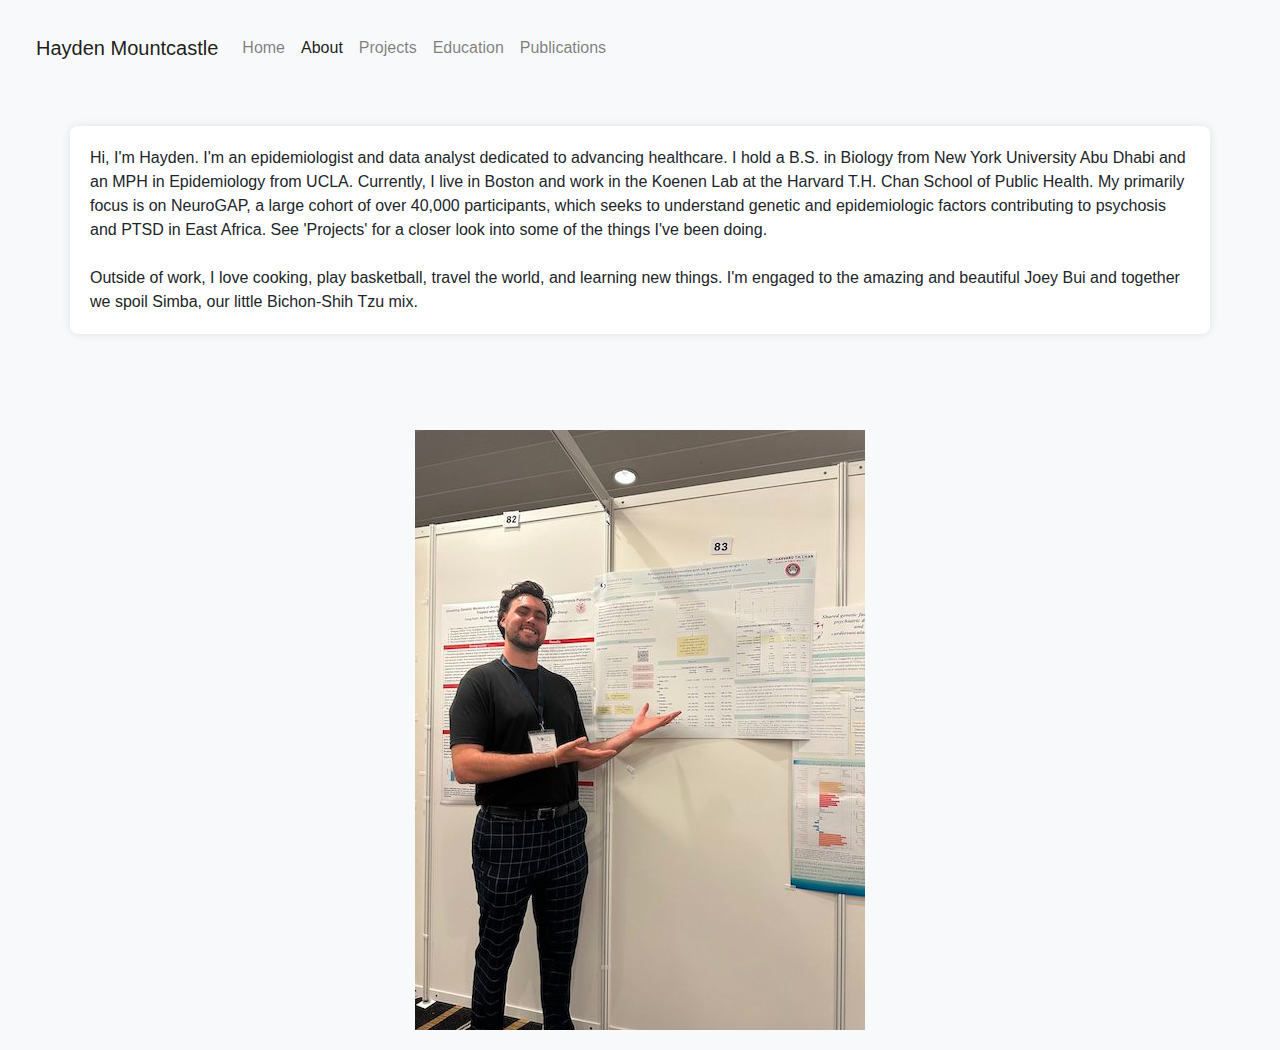
==== about.html @ 8290c6ce "Fix broken dropdown menu" ====
<!DOCTYPE html>
<html lang="en">
<head>
    <meta charset="UTF-8">
    <meta name="viewport" content="width=device-width, initial-scale=1.0">
    <link rel="stylesheet" href="https://cdn.jsdelivr.net/npm/bootstrap@4.0.0/dist/css/bootstrap.min.css" integrity="sha384-Gn5384xqQ1aoWXA+058RXPxPg6fy4IWvTNh0E263XmFcJlSAwiGgFAW/dAiS6JXm" crossorigin="anonymous">
    <link rel="stylesheet" href="style.css">
    <title>About</title>
</head>
<body>
    <body>
        <div>
            <nav class="navbar navbar-expand-lg navbar-light bg-light">
                <a class="navbar-brand" href="index.html">Hayden Mountcastle</a>
                <button class="navbar-toggler" type="button" data-toggle="collapse" data-target="#navbarNavAltMarkup" aria-controls="navbarNavAltMarkup" aria-expanded="false" aria-label="Toggle navigation">
                <span class="navbar-toggler-icon"></span>
                </button>
                    <div class="collapse navbar-collapse" id="navbarNavAltMarkup">
                        <div class="navbar-nav">
                            <a class="nav-item nav-link" href="index.html">Home</a>
                            <a class="nav-item nav-link active" href="about.html">About <span class="sr-only">(current)</span></a>
                            <a class="nav-item nav-link" href="#">Projects</a>
                            <a class="nav-item nav-link" href="#">Education</a>
                            <a class="nav-item nav-link" href="#">Publications</a>
                        </div>
                    </div>
            </nav>
        <div>

        <div class="container justify-content-center">
                Hi, I'm Hayden. I'm an epidemiologist and data analyst dedicated to advancing healthcare.
                 I hold a B.S. in Biology from New York University Abu Dhabi and an MPH in Epidemiology from UCLA.
                  Currently, I live in Boston and work in the Koenen Lab at the Harvard T.H. Chan School of Public Health.
                   My primarily focus is on NeuroGAP, a large cohort of over 40,000 participants, 
                   which seeks to understand genetic and epidemiologic factors contributing to psychosis and PTSD in East Africa. 
                    See 'Projects' for a closer look into some of the things I've been doing.  
            <br>
            <br>
                Outside of work, I love cooking, play basketball, travel the world, and learning new things. 
                I'm engaged to the amazing and beautiful Joey Bui and together we spoil Simba, our little Bichon-Shih Tzu mix.
        </div>
        <br>
        <br>
        <br>
        <br>
        <div>
        </div>

        <div class="carousel-container-about d-flex justify-content-center">
            <div id="carouselExampleFade" class="carousel slide carousel-fade" data-bs-ride="carousel">
                <div class="carousel-inner-about">
                    <div class="carousel-item active">
                        <img src="assets/img/about/photos/wcpg.jpg" class="d-block" alt="WCPG">
                    </div>
                    <div class="carousel-item">
                        <img src="assets/img/about/photos/wedding.jpg" class="d-block" alt="wedding">
                    </div>
                    <div class="carousel-item">
                        <img src="assets/img/about/photos/simba.jpg" class="d-block" alt="simba">
                    </div>
                    <div class="carousel-item">
                        <img src="assets/img/about/photos/coding_uganda.jpg" class="d-block" alt="coding">
                    </div>
                </div>
        </div>
    
        <script src="https://cdn.jsdelivr.net/npm/bootstrap@5.3.0/dist/js/bootstrap.bundle.min.js"></script>
        <script src="https://code.jquery.com/jquery-3.5.1.slim.min.js"></script>
        <!-- <script src="https://cdn.jsdelivr.net/npm/@popperjs/core@2.9.3/dist/umd/popper.min.js"></script> -->
        <script src="https://stackpath.bootstrapcdn.com/bootstrap/4.5.2/js/bootstrap.min.js"></script>

        <!-- Force Auto-Scroll with JavaScript -->
        <script>
            document.addEventListener("DOMContentLoaded", function () {
                var myCarousel = new bootstrap.Carousel(document.querySelector("#carouselExampleFade"), {
                    interval: 3000, // Auto-scroll every 2 seconds
                    ride: "carousel",
                    pause: false, // Ensures it doesn't stop on hover
                    touch: true // Optional: Enables touch/swipe on mobile devic
                });
            });
        </script>

</body>
</html>
---- style.css ----
body {
    background-color: #f8f9fa;
    font-family: Verdana, Tahoma, sans-serif;
    padding: 20px;
}

.container {
    background-color: white;
    border-radius: 8px;
    box-shadow: 0 0 10px rgba(0, 0, 0, 0.1);
    padding: 20px;
    margin-top: 50px;
    font-family: Verdana, Tahoma, sans-serif;
}

h1 {
    color: #343a40;
    margin-bottom: 20px;
    font-family: Verdana, Tahoma, sans-serif;
}

/* Custom Carousel Styling */
.carousel-container {
    max-width: 600px; /* Adjust width */
    max-height: 350px; /* Adjust height */
    margin: auto; /* Centering */
    border-radius: 15px; /* Rounded corners */
    overflow: hidden;
    justify-content: center;
    align-items: center;
}


.carousel-container-about {
    max-width: 1000; /* Adjust width */
    max-height: 1000; /* Adjust height */
    margin: auto; /* Centering */
    border-radius: 25px; /* Rounded corners */
    overflow: visible;
    justify-content: center;
    align-items: center;
    transition: opacity 0.5s ease-in-out 
}


.carousel-inner img {
    border-radius: 15px; /* Ensures images match container rounding */
    object-fit: cover; /* Ensures the images fill the container */
    height: 100px; /* Keep consistent height */
    justify-content: center;
    align-items: center;
}



Controls Styling
.carousel-control-prev-icon,
.carousel-control-next-icon {
    filter: invert(1); /* Makes icons white */
}

.carousel-item-next, .carousel-item-prev, .carousel-item.active {
    opacity: 1;
}
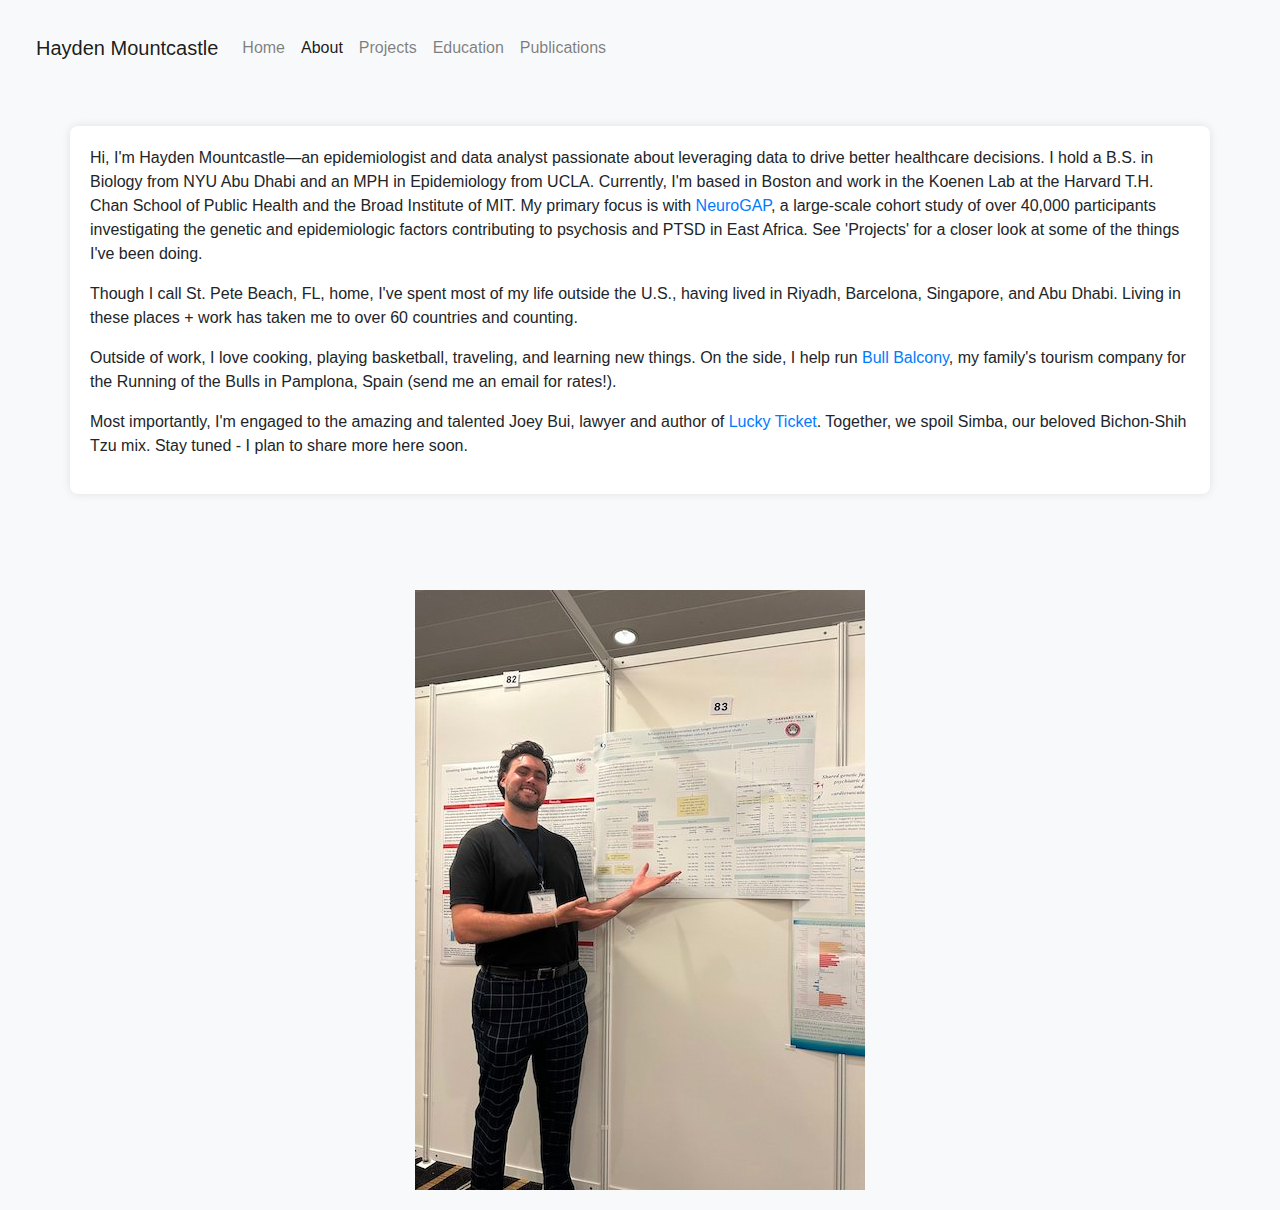
==== commit dc0e264b: "Carousel smoothness, about paragraph,  new pic" ====
--- a/about.html
+++ b/about.html
@@ -28,16 +28,31 @@
         <div>
 
         <div class="container justify-content-center">
-                Hi, I'm Hayden. I'm an epidemiologist and data analyst dedicated to advancing healthcare.
-                 I hold a B.S. in Biology from New York University Abu Dhabi and an MPH in Epidemiology from UCLA.
-                  Currently, I live in Boston and work in the Koenen Lab at the Harvard T.H. Chan School of Public Health.
-                   My primarily focus is on NeuroGAP, a large cohort of over 40,000 participants, 
-                   which seeks to understand genetic and epidemiologic factors contributing to psychosis and PTSD in East Africa. 
-                    See 'Projects' for a closer look into some of the things I've been doing.  
-            <br>
-            <br>
-                Outside of work, I love cooking, play basketball, travel the world, and learning new things. 
-                I'm engaged to the amazing and beautiful Joey Bui and together we spoil Simba, our little Bichon-Shih Tzu mix.
+
+            <p>
+                Hi, I'm Hayden Mountcastle—an epidemiologist and data analyst passionate about leveraging data to drive better healthcare decisions.
+                I hold a B.S. in Biology from NYU Abu Dhabi and an MPH in Epidemiology from UCLA. 
+                Currently, I'm based in Boston and work in the Koenen Lab at the Harvard T.H. Chan School of Public Health and the Broad Institute of MIT. 
+                My primary focus is with <a href="https://pubmed.ncbi.nlm.nih.gov/30782936/">NeuroGAP</a>, 
+                a large-scale cohort study of over 40,000 participants investigating the 
+                genetic and epidemiologic factors contributing to psychosis and PTSD in East Africa.
+                See 'Projects' for a closer look at some of the things I've been doing.  
+            </p>
+            <p>
+                Though I call St. Pete Beach, FL, home, 
+                I've spent most of my life outside the U.S., having lived in Riyadh, Barcelona, Singapore, and Abu Dhabi. 
+                Living in these places + work has taken me to over 60 countries and counting.
+            </p>
+            <p>
+                Outside of work, I love cooking, playing basketball, traveling, and learning new things.
+                On the side, I help run <a href="https://bullbalcony.com/">Bull Balcony</a>, 
+                my family's tourism company for the Running of the Bulls in Pamplona, Spain (send me an email for rates!).            
+            </p>
+            <p>
+                Most importantly, I'm engaged to the amazing and talented Joey Bui, lawyer and author of 
+                <a href="https://stella.org.au/joey-bui-lucky-ticket/">Lucky Ticket</href></a>.
+                Together, we spoil Simba, our beloved Bichon-Shih Tzu mix. Stay tuned - I plan to share more here soon. 
+            </p>
         </div>
         <br>
         <br>
@@ -61,25 +76,23 @@
                     <div class="carousel-item">
                         <img src="assets/img/about/photos/coding_uganda.jpg" class="d-block" alt="coding">
                     </div>
+                    <div class="carousel-item">
+                        <img src="assets/img/about/photos/grad.jpg" class="d-block" alt="grad">
+                    </div>
                 </div>
         </div>
-    
-        <script src="https://cdn.jsdelivr.net/npm/bootstrap@5.3.0/dist/js/bootstrap.bundle.min.js"></script>
-        <script src="https://code.jquery.com/jquery-3.5.1.slim.min.js"></script>
-        <!-- <script src="https://cdn.jsdelivr.net/npm/@popperjs/core@2.9.3/dist/umd/popper.min.js"></script> -->
-        <script src="https://stackpath.bootstrapcdn.com/bootstrap/4.5.2/js/bootstrap.min.js"></script>
 
-        <!-- Force Auto-Scroll with JavaScript -->
         <script>
-            document.addEventListener("DOMContentLoaded", function () {
-                var myCarousel = new bootstrap.Carousel(document.querySelector("#carouselExampleFade"), {
-                    interval: 3000, // Auto-scroll every 2 seconds
-                    ride: "carousel",
-                    pause: false, // Ensures it doesn't stop on hover
-                    touch: true // Optional: Enables touch/swipe on mobile devic
+            document.addEventListener('DOMContentLoaded', function () {
+                var myCarousel = new bootstrap.Carousel(document.querySelector('#carouselExampleFade'), {
+                    interval: 2000
                 });
             });
         </script>
 
+        <script src="https://cdn.jsdelivr.net/npm/bootstrap@5.3.0/dist/js/bootstrap.bundle.min.js"></script>
+
+    
+
 </body>
 </html>--- a/style.css
+++ b/style.css
@@ -51,14 +51,14 @@
     align-items: center;
 }
 
-
-
-Controls Styling
-.carousel-control-prev-icon,
-.carousel-control-next-icon {
-    filter: invert(1); /* Makes icons white */
+.carousel-item {
+    opacity: 0;
+    visibility: hidden;
+    transition: opacity 3s ease-in-out, visibility 0s linear 1s; /* Delay visibility */
 }
 
-.carousel-item-next, .carousel-item-prev, .carousel-item.active {
+.carousel-item.active {
     opacity: 1;
-}+    visibility: visible;
+    transition: opacity 3s ease-in-out, visibility 0s linear 0s; /* Show immediately */
+}
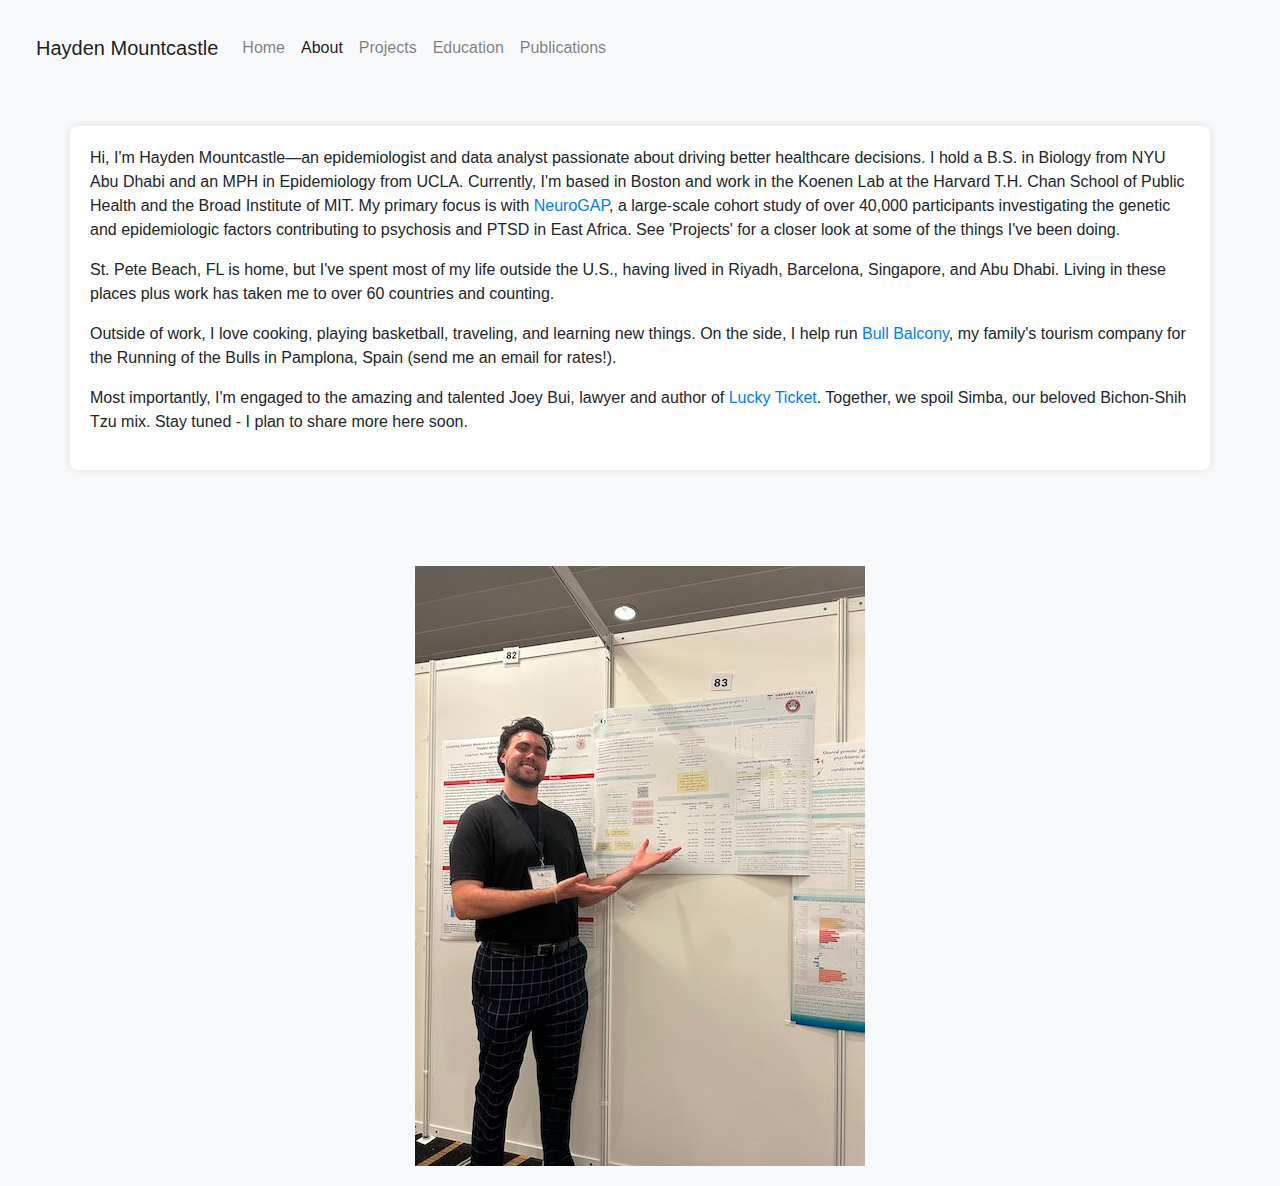
==== commit 232dfc77: "Fix broken carousel, edit text" ====
--- a/about.html
+++ b/about.html
@@ -6,9 +6,24 @@
     <link rel="stylesheet" href="https://cdn.jsdelivr.net/npm/bootstrap@4.0.0/dist/css/bootstrap.min.css" integrity="sha384-Gn5384xqQ1aoWXA+058RXPxPg6fy4IWvTNh0E263XmFcJlSAwiGgFAW/dAiS6JXm" crossorigin="anonymous">
     <link rel="stylesheet" href="style.css">
     <title>About</title>
+    <style> 
+    /* Overwrite carousel modifications for this page only */
+            .carousel-item {
+            opacity: 0;
+            visibility: hidden;
+            transition: opacity 3s ease-in-out, visibility 0s linear 1s; /* Delay visibility */
+        }
+
+        .carousel-item.active {
+            opacity: 1;
+            visibility: visible;
+            transition: opacity 3s ease-in-out, visibility 0s linear 0s; /* Show immediately */
+        }
+    </style>
 </head>
 <body>
     <body>
+        <!-- Navigation bar at the top -->
         <div>
             <nav class="navbar navbar-expand-lg navbar-light bg-light">
                 <a class="navbar-brand" href="index.html">Hayden Mountcastle</a>
@@ -30,7 +45,7 @@
         <div class="container justify-content-center">
 
             <p>
-                Hi, I'm Hayden Mountcastle—an epidemiologist and data analyst passionate about leveraging data to drive better healthcare decisions.
+                Hi, I'm Hayden Mountcastle—an epidemiologist and data analyst passionate about driving better healthcare decisions.
                 I hold a B.S. in Biology from NYU Abu Dhabi and an MPH in Epidemiology from UCLA. 
                 Currently, I'm based in Boston and work in the Koenen Lab at the Harvard T.H. Chan School of Public Health and the Broad Institute of MIT. 
                 My primary focus is with <a href="https://pubmed.ncbi.nlm.nih.gov/30782936/">NeuroGAP</a>, 
@@ -39,9 +54,9 @@
                 See 'Projects' for a closer look at some of the things I've been doing.  
             </p>
             <p>
-                Though I call St. Pete Beach, FL, home, 
+                St. Pete Beach, FL is home, but
                 I've spent most of my life outside the U.S., having lived in Riyadh, Barcelona, Singapore, and Abu Dhabi. 
-                Living in these places + work has taken me to over 60 countries and counting.
+                Living in these places plus work has taken me to over 60 countries and counting.
             </p>
             <p>
                 Outside of work, I love cooking, playing basketball, traveling, and learning new things.
@@ -61,6 +76,7 @@
         <div>
         </div>
 
+        <!-- Carousel of fading images -->
         <div class="carousel-container-about d-flex justify-content-center">
             <div id="carouselExampleFade" class="carousel slide carousel-fade" data-bs-ride="carousel">
                 <div class="carousel-inner-about">
@@ -82,6 +98,7 @@
                 </div>
         </div>
 
+        <!-- Force carousel -->
         <script>
             document.addEventListener('DOMContentLoaded', function () {
                 var myCarousel = new bootstrap.Carousel(document.querySelector('#carouselExampleFade'), {
@@ -90,6 +107,7 @@
             });
         </script>
 
+        <!-- Needed for carousel to work -->
         <script src="https://cdn.jsdelivr.net/npm/bootstrap@5.3.0/dist/js/bootstrap.bundle.min.js"></script>
 
     
--- a/style.css
+++ b/style.css
@@ -51,14 +51,4 @@
     align-items: center;
 }
 
-.carousel-item {
-    opacity: 0;
-    visibility: hidden;
-    transition: opacity 3s ease-in-out, visibility 0s linear 1s; /* Delay visibility */
-}
 
-.carousel-item.active {
-    opacity: 1;
-    visibility: visible;
-    transition: opacity 3s ease-in-out, visibility 0s linear 0s; /* Show immediately */
-}
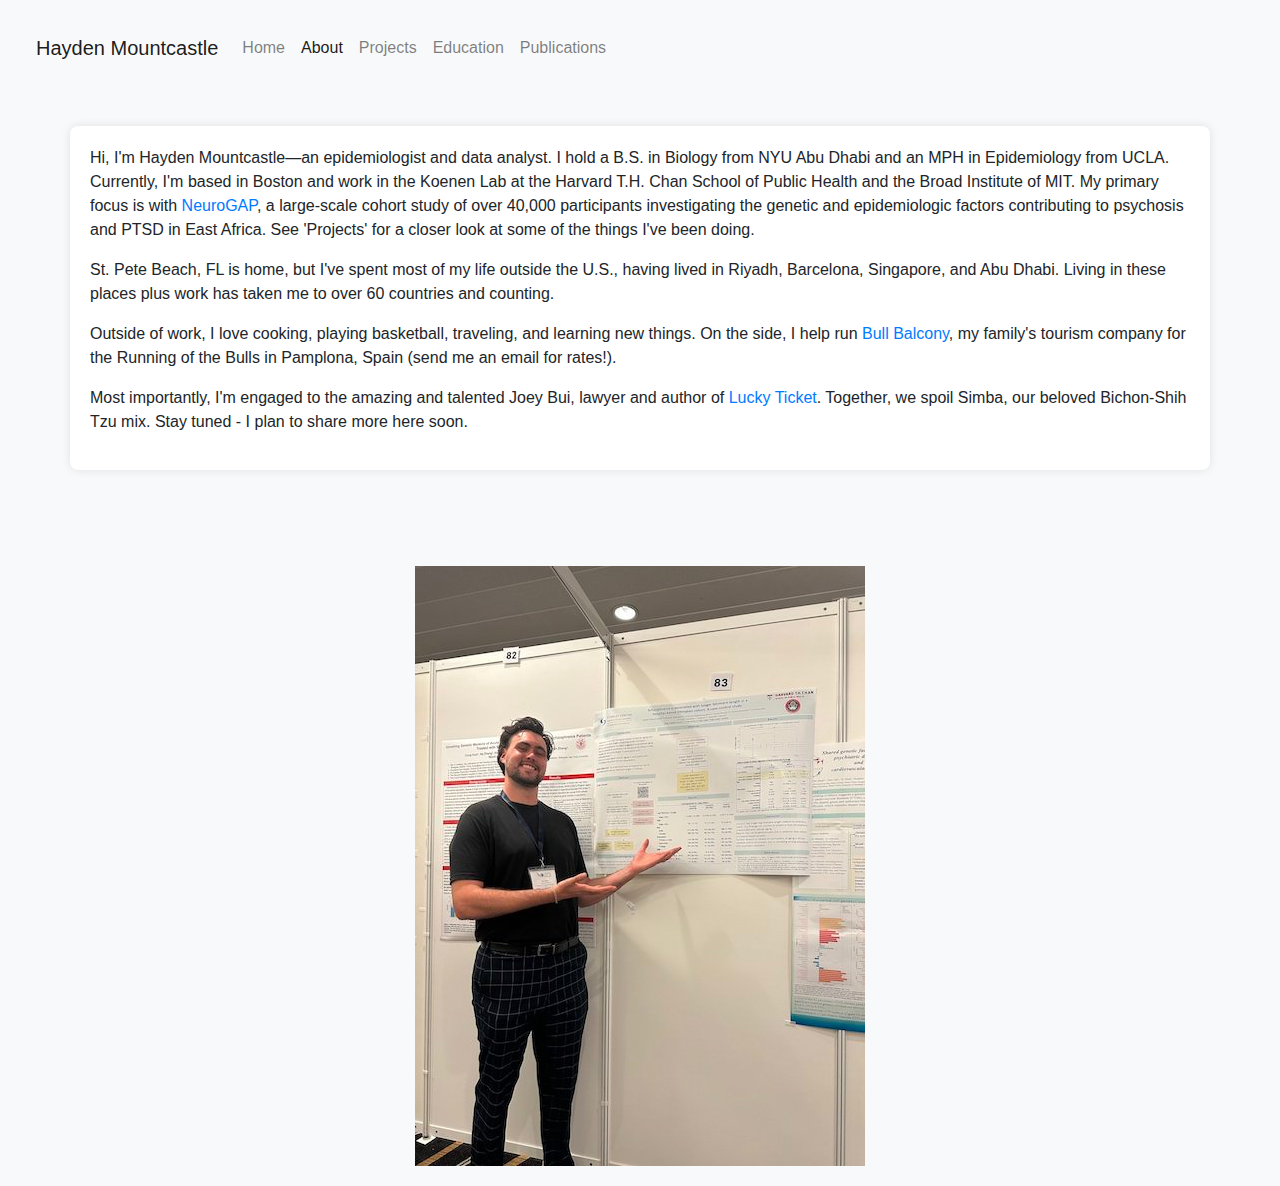
==== commit 84f83f86: "text update" ====
--- a/about.html
+++ b/about.html
@@ -45,7 +45,7 @@
         <div class="container justify-content-center">
 
             <p>
-                Hi, I'm Hayden Mountcastle—an epidemiologist and data analyst passionate about driving better healthcare decisions.
+                Hi, I'm Hayden Mountcastle—an epidemiologist and data analyst.
                 I hold a B.S. in Biology from NYU Abu Dhabi and an MPH in Epidemiology from UCLA. 
                 Currently, I'm based in Boston and work in the Koenen Lab at the Harvard T.H. Chan School of Public Health and the Broad Institute of MIT. 
                 My primary focus is with <a href="https://pubmed.ncbi.nlm.nih.gov/30782936/">NeuroGAP</a>, 
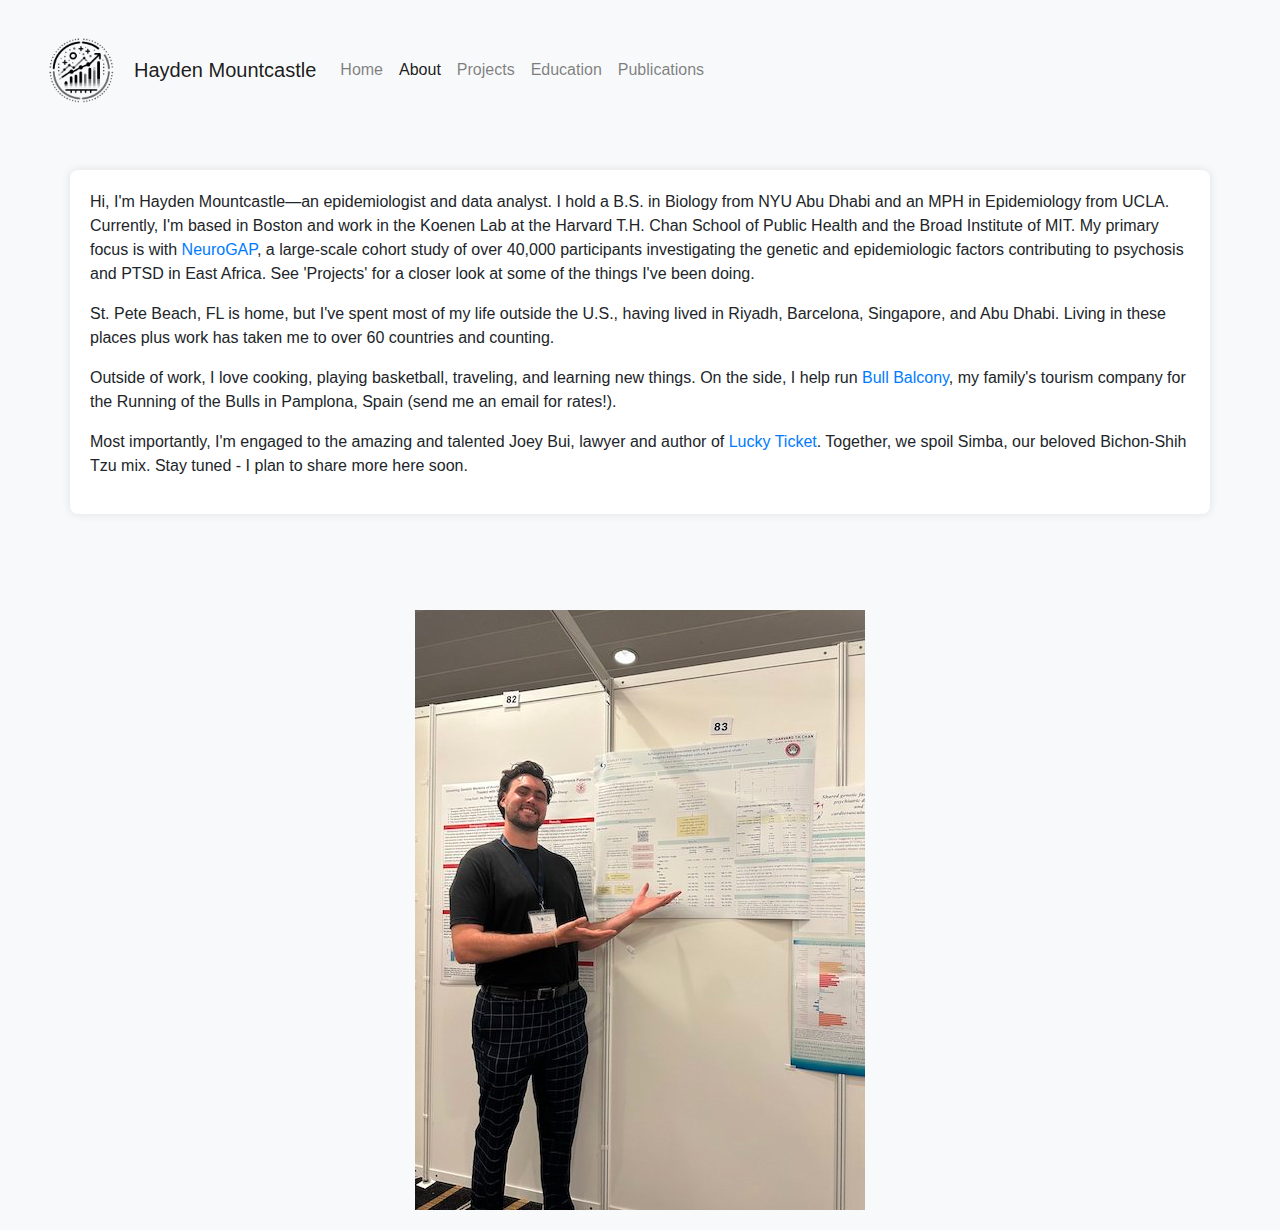
==== commit 5f2126f6: "Logo styling" ====
--- a/about.html
+++ b/about.html
@@ -25,8 +25,11 @@
     <body>
         <!-- Navigation bar at the top -->
         <div>
-            <nav class="navbar navbar-expand-lg navbar-light bg-light">
-                <a class="navbar-brand" href="index.html">Hayden Mountcastle</a>
+            <nav class="navbar navbar-expand-lg navbar-light bg-light" style="padding-top: 0px; padding-bottom: 0px;">
+                <a class="navbar-brand d-flex align-items-center" href="index.html" style="gap: 0px;">
+                    <img src="assets/img/logo/logo_black.png" alt="Logo" width="90" height="90" class="mr-2" style="display: block;">
+                    <span style="display: flex; align-items: center;">Hayden Mountcastle</span>
+                </a>
                 <button class="navbar-toggler" type="button" data-toggle="collapse" data-target="#navbarNavAltMarkup" aria-controls="navbarNavAltMarkup" aria-expanded="false" aria-label="Toggle navigation">
                 <span class="navbar-toggler-icon"></span>
                 </button>
